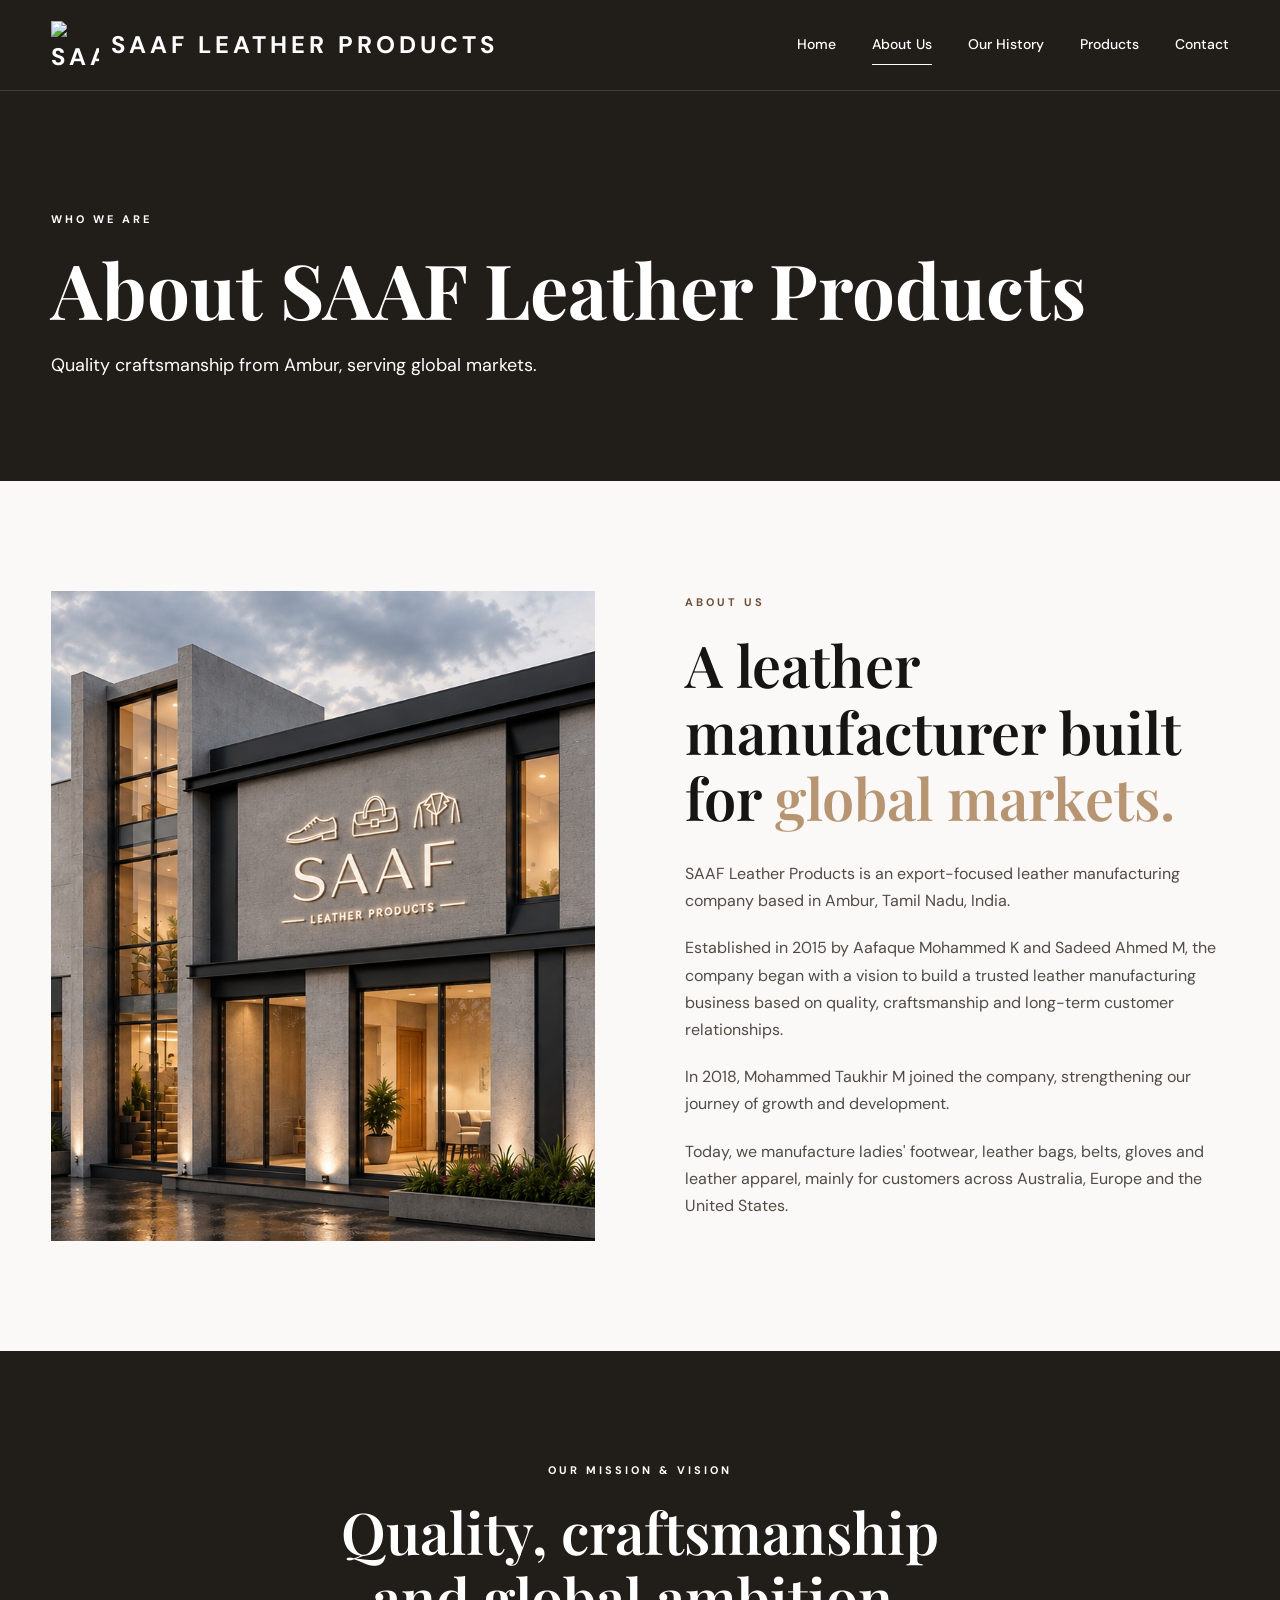
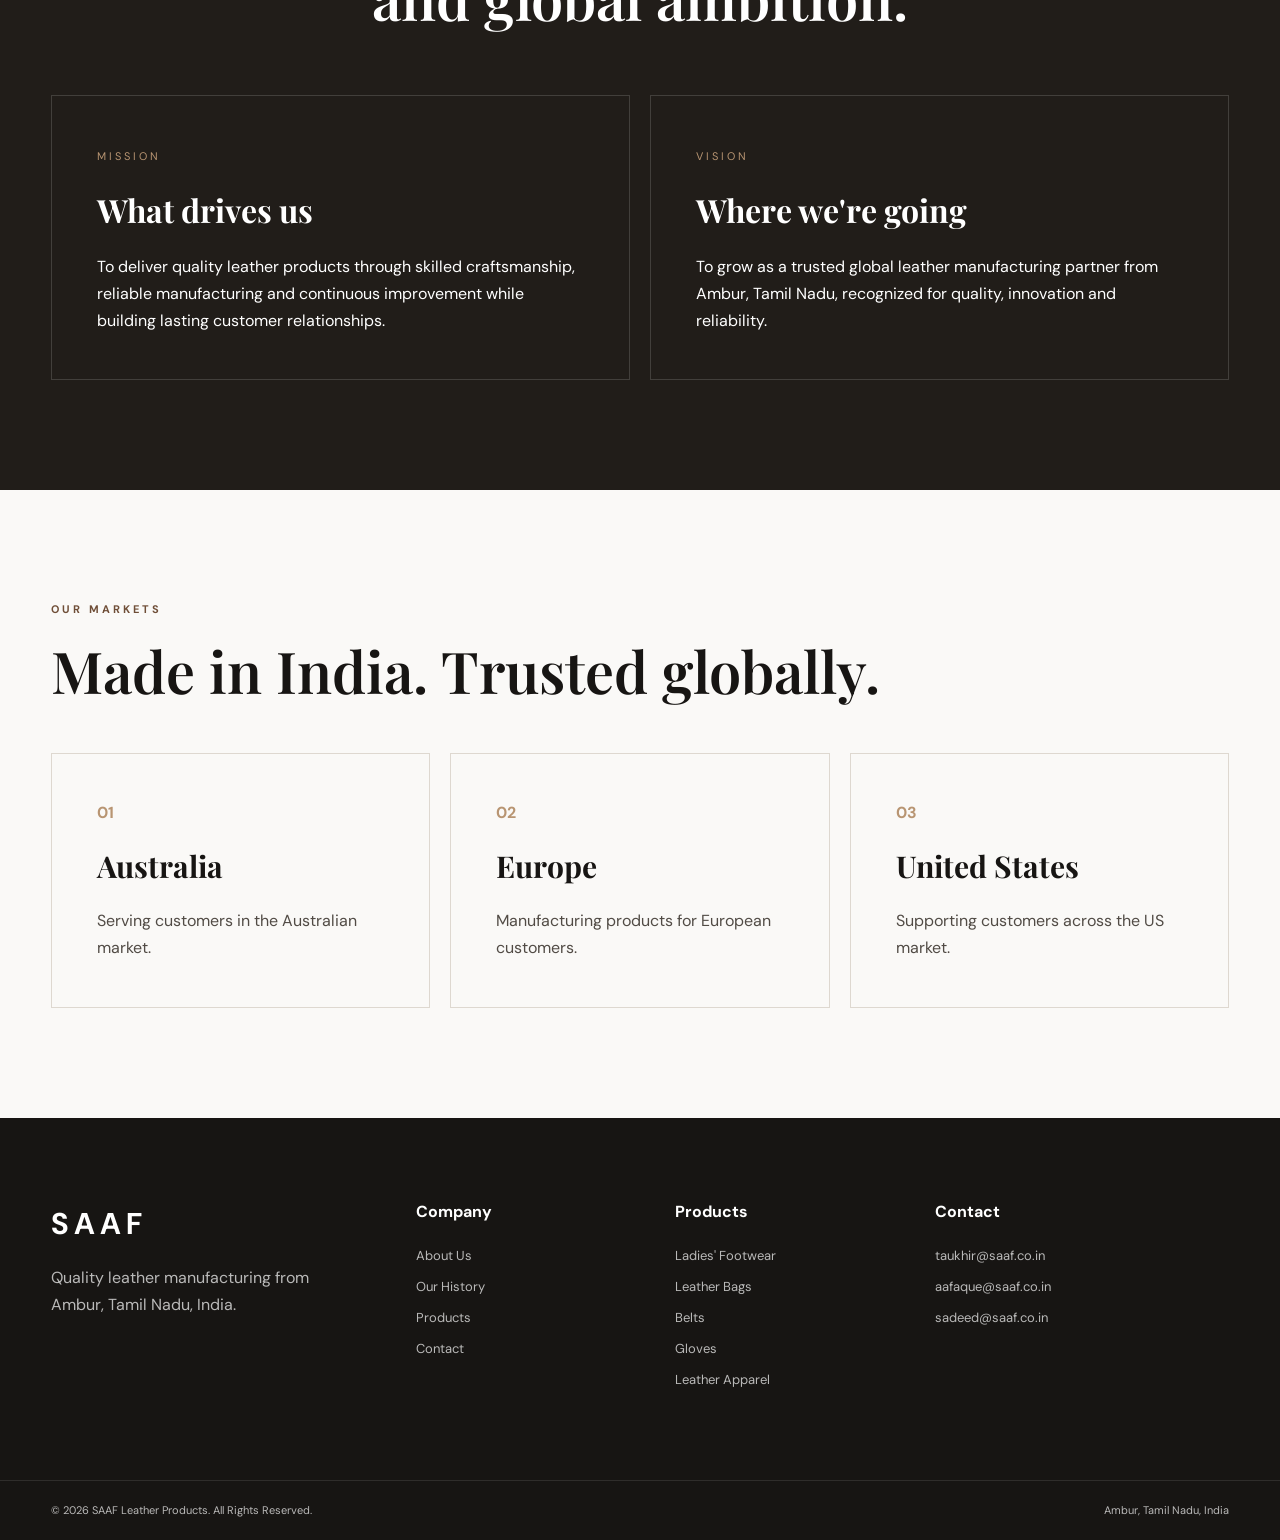
==== about.html @ 77fea850 "first commit" ====
<!DOCTYPE html>
<html lang="en">

<head>

    <meta charset="UTF-8">
    <meta name="viewport" content="width=device-width, initial-scale=1.0">

    <title>About Us | SAAF Leather Products</title>

    <link rel="stylesheet" href="css/style.css">

    <link href="https://fonts.googleapis.com/css2?family=DM+Sans:wght@400;500;600;700&family=Playfair+Display:wght@500;600;700&display=swap"
          rel="stylesheet">

</head>


<body>

<header class="header">

    <div class="container nav-container">

        <a href="index.html" class="logo">
            <img src="images/logo.png" alt="SAAF Leather Products">
            <span>SAAF LEATHER PRODUCTS</span>
        </a>

        <button class="menu-toggle">☰</button>

        <nav class="nav">

            <a href="index.html">Home</a>
            <a href="about.html" class="active">About Us</a>
            <a href="history.html">Our History</a>
            <a href="products.html">Products</a>
            <a href="contact.html">Contact</a>

        </nav>

    </div>

</header>


<main>

<section class="page-hero">

    <div class="container">

        <p class="eyebrow">WHO WE ARE</p>

        <h1>About SAAF Leather Products</h1>

        <p>
            Quality craftsmanship from Ambur,
            serving global markets.
        </p>

    </div>

</section>


<section class="section">

    <div class="container about-layout">

        <div>

            <img class="about-image"
                 src="images/about.jpg"
                 alt="SAAF Leather Products">

        </div>


        <div class="about-text">

            <p class="eyebrow dark">ABOUT US</p>

            <h2>
                A leather manufacturer
                built for <span>global markets.</span>
            </h2>

            <p>
                SAAF Leather Products is an export-focused leather
                manufacturing company based in Ambur, Tamil Nadu, India.
            </p>

            <p>
                Established in 2015 by Aafaque Mohammed K and
                Sadeed Ahmed M, the company began with a vision
                to build a trusted leather manufacturing business
                based on quality, craftsmanship and long-term
                customer relationships.
            </p>

            <p>
                In 2018, Mohammed Taukhir M joined the company,
                strengthening our journey of growth and development.
            </p>

            <p>
                Today, we manufacture ladies' footwear, leather bags,
                belts, gloves and leather apparel, mainly for customers
                across Australia, Europe and the United States.
            </p>

        </div>

    </div>

</section>


<section class="dark-section">

    <div class="container">

        <div class="center-heading">

            <p class="eyebrow">OUR MISSION & VISION</p>

            <h2>
                Quality, craftsmanship
                and global ambition.
            </h2>

        </div>


        <div class="mission-cards">

            <div class="mission-card">

                <span>MISSION</span>

                <h3>What drives us</h3>

                <p>
                    To deliver quality leather products through skilled
                    craftsmanship, reliable manufacturing and continuous
                    improvement while building lasting customer relationships.
                </p>

            </div>


            <div class="mission-card">

                <span>VISION</span>

                <h3>Where we're going</h3>

                <p>
                    To grow as a trusted global leather manufacturing
                    partner from Ambur, Tamil Nadu, recognized for
                    quality, innovation and reliability.
                </p>

            </div>

        </div>

    </div>

</section>


<section class="section">

    <div class="container">

        <div class="section-heading">

            <div>

                <p class="eyebrow dark">OUR MARKETS</p>

                <h2>Made in India. Trusted globally.</h2>

            </div>

        </div>


        <div class="market-grid">

            <div class="market-card">
                <span>01</span>
                <h3>Australia</h3>
                <p>Serving customers in the Australian market.</p>
            </div>

            <div class="market-card">
                <span>02</span>
                <h3>Europe</h3>
                <p>Manufacturing products for European customers.</p>
            </div>

            <div class="market-card">
                <span>03</span>
                <h3>United States</h3>
                <p>Supporting customers across the US market.</p>
            </div>

        </div>

    </div>

</section>

</main>


<footer class="footer">

    <div class="container footer-grid">

        <div>
            <div class="footer-logo">SAAF</div>
            <p>Quality leather manufacturing from Ambur, Tamil Nadu, India.</p>
        </div>

        <div>
            <h4>Company</h4>
            <a href="about.html">About Us</a>
            <a href="history.html">Our History</a>
            <a href="products.html">Products</a>
            <a href="contact.html">Contact</a>
        </div>

        <div>
            <h4>Products</h4>
            <a href="products.html#footwear">Ladies' Footwear</a>
            <a href="products.html#bags">Leather Bags</a>
            <a href="products.html#belts">Belts</a>
            <a href="products.html#gloves">Gloves</a>
            <a href="products.html#apparel">Leather Apparel</a>
        </div>

        <div>
            <h4>Contact</h4>
            <a href="mailto:taukhir@saaf.co.in">taukhir@saaf.co.in</a>
            <a href="mailto:aafaque@saaf.co.in">aafaque@saaf.co.in</a>
            <a href="mailto:sadeed@saaf.co.in">sadeed@saaf.co.in</a>
        </div>

    </div>

    <div class="footer-bottom">

        <div class="container">
            <span>© 2026 SAAF Leather Products. All Rights Reserved.</span>
            <span>Ambur, Tamil Nadu, India</span>
        </div>

    </div>

</footer>


<script src="js/script.js"></script>

</body>
</html>
---- css/style.css ----
:root {
    --black: #171513;
    --dark: #211d19;
    --brown: #6f4e37;
    --tan: #b89572;
    --cream: #f5f1eb;
    --light: #faf9f7;
    --white: #ffffff;
    --text: #514b45;
    --border: #ded8d0;

    --serif: "Playfair Display", Georgia, serif;
    --sans: "DM Sans", Arial, sans-serif;

    --container: 1240px;
}


/* RESET */

* {
    margin: 0;
    padding: 0;
    box-sizing: border-box;
}


html {
    scroll-behavior: smooth;
}


body {
    font-family: var(--sans);
    color: var(--text);
    background: var(--light);
    line-height: 1.7;
}


img {
    display: block;
    width: 100%;
}


a {
    color: inherit;
    text-decoration: none;
}


button,
input,
textarea {
    font-family: inherit;
}


.container {
    width: min(92%, var(--container));
    margin: auto;
}


/* ================================
   HEADER
================================ */

.header {
    position: absolute;
    width: 100%;
    top: 0;
    left: 0;
    z-index: 100;
    border-bottom: 1px solid rgba(255, 255, 255, 0.15);
}


.nav-container {
    height: 90px;
    display: flex;
    align-items: center;
    justify-content: space-between;
}


.logo {
    display: flex;
    align-items: center;
    gap: 12px;
    color: var(--white);
    font-weight: 700;
    font-size: 24px;
    letter-spacing: 4px;
}


.logo img {
    width: 48px;
    height: 48px;
    object-fit: contain;
}


.nav {
    display: flex;
    gap: 36px;
}


.nav a {
    color: var(--white);
    font-size: 14px;
    font-weight: 500;
    position: relative;
}


.nav a::after {
    content: "";
    position: absolute;
    left: 0;
    bottom: -8px;
    width: 0;
    height: 1px;
    background: var(--white);
    transition: width .3s ease;
}


.nav a:hover::after,
.nav a.active::after {
    width: 100%;
}


.menu-toggle {
    display: none;
    background: none;
    border: none;
    color: var(--white);
    font-size: 28px;
    cursor: pointer;
}


/* ================================
   HERO
================================ */

.hero {
    height: 100vh;
    min-height: 680px;
    position: relative;
    color: var(--white);
    overflow: hidden;
}


.hero > img {
    position: absolute;
    inset: 0;
    width: 100%;
    height: 100%;
    object-fit: cover;
}


.hero-overlay {
    position: absolute;
    inset: 0;
    background:
        linear-gradient(
            90deg,
            rgba(15, 12, 10, .85),
            rgba(15, 12, 10, .35),
            rgba(15, 12, 10, .20)
        );
}


.hero-content {
    position: relative;
    z-index: 2;
    padding-top: 230px;
}


.eyebrow {
    font-size: 11px;
    letter-spacing: 3px;
    font-weight: 700;
    margin-bottom: 18px;
}


.eyebrow.dark {
    color: var(--brown);
}


.hero h1 {
    font-family: var(--serif);
    font-size: clamp(50px, 7vw, 92px);
    line-height: 1.05;
    max-width: 850px;
    font-weight: 600;
}


.hero h1 span,
h2 span {
    color: var(--tan);
}


.hero-text {
    max-width: 620px;
    margin: 30px 0;
    font-size: 18px;
    color: rgba(255, 255, 255, .88);
}


.hero-buttons {
    display: flex;
    gap: 15px;
}


/* ================================
   BUTTONS
================================ */

.btn {
    display: inline-flex;
    align-items: center;
    justify-content: center;
    padding: 14px 28px;
    border: 1px solid transparent;
    font-size: 13px;
    font-weight: 700;
    transition:
        background .3s ease,
        color .3s ease,
        border-color .3s ease,
        transform .3s ease;
    cursor: pointer;
}


.btn:hover {
    transform: translateY(-2px);
}


.btn-light {
    background: var(--white);
    color: var(--black);
}


.btn-light:hover {
    background: var(--tan);
    color: var(--white);
}


.btn-outline {
    border-color: rgba(255, 255, 255, .7);
    color: var(--white);
}


.btn-outline:hover {
    background: var(--white);
    color: var(--black);
}


.btn-dark {
    background: var(--black);
    color: var(--white);
}


.btn-dark:hover {
    background: var(--brown);
}


/* ================================
   GENERAL SECTIONS
================================ */

.section {
    padding: 110px 0;
}


.intro {
    background: var(--cream);
}


.two-column {
    display: grid;
    grid-template-columns: 1fr 1fr;
    gap: 90px;
}


h2 {
    font-family: var(--serif);
    color: var(--black);
    font-size: clamp(38px, 4.5vw, 62px);
    line-height: 1.15;
    font-weight: 600;
}


.intro p {
    margin-bottom: 20px;
    font-size: 17px;
}


.text-link {
    display: inline-block;
    margin-top: 15px;
    color: var(--brown);
    font-weight: 700;
    font-size: 13px;
    transition: transform .3s ease, color .3s ease;
}


.text-link:hover {
    color: var(--black);
    transform: translateX(4px);
}


/* ================================
   PRODUCT GRID
================================ */

.products-section {
    background: var(--light);
}


.section-heading {
    display: flex;
    justify-content: space-between;
    align-items: end;
    margin-bottom: 50px;
}


.section-heading h2 {
    margin-top: 10px;
}


.product-grid {
    display: grid;
    grid-template-columns: repeat(3, 1fr);
    gap: 20px;
}


.product-card {
    position: relative;
    background: var(--white);
    overflow: hidden;
    min-height: 430px;
}


.product-card img {
    height: 430px;
    object-fit: cover;
    transition: transform .6s ease;
}


.product-card:hover img {
    transform: scale(1.05);
}


.product-card::after {
    content: "";
    position: absolute;
    inset: 0;
    background:
        linear-gradient(
            transparent 35%,
            rgba(0, 0, 0, .85)
        );
}


.product-card-content {
    position: absolute;
    bottom: 0;
    left: 0;
    z-index: 2;
    color: var(--white);
    padding: 30px;
}


.product-card-content span {
    color: var(--tan);
    font-size: 12px;
}


.product-card h3 {
    font-family: var(--serif);
    font-size: 29px;
    margin: 5px 0;
}


.product-card p {
    font-size: 13px;
    color: rgba(255, 255, 255, .8);
}


.product-card .btn {
    margin-top: 15px;
}


.product-card:nth-child(4),
.product-card:nth-child(5) {
    grid-column: span 1;
}


/* ================================
   GLOBAL
================================ */

.global-section {
    display: grid;
    grid-template-columns: 1.1fr 1fr;
    background: var(--dark);
    color: var(--white);
}


.global-image {
    min-height: 650px;
}


.global-image img {
    height: 100%;
    object-fit: cover;
}


.global-content {
    padding: 100px 10%;
    display: flex;
    justify-content: center;
    flex-direction: column;
}


.global-content h2 {
    color: var(--white);
    margin-bottom: 25px;
}


.global-content > p {
    max-width: 530px;
}


.markets {
    display: flex;
    gap: 50px;
    margin-top: 50px;
}


.markets div {
    border-left: 1px solid rgba(255, 255, 255, .25);
    padding-left: 20px;
}


.markets strong,
.markets span {
    display: block;
}


.markets strong {
    font-family: var(--serif);
    font-size: 25px;
}


.markets span {
    font-size: 11px;
    text-transform: uppercase;
    letter-spacing: 2px;
    opacity: .6;
}


/* ================================
   FEATURES
================================ */

.center-heading {
    text-align: center;
    max-width: 700px;
    margin: auto auto 65px;
}


.features {
    display: grid;
    grid-template-columns: repeat(4, 1fr);
    border-top: 1px solid var(--border);
}


.feature {
    padding: 35px 25px;
    border-right: 1px solid var(--border);
}


.feature:last-child {
    border-right: 0;
}


.feature-number {
    color: var(--tan);
    font-weight: 700;
    margin-bottom: 25px;
}


.feature h3 {
    color: var(--black);
    font-size: 18px;
    margin-bottom: 12px;
}


.feature p {
    font-size: 14px;
}


/* ================================
   MISSION
================================ */

.mission {
    background: var(--brown);
    color: var(--white);
    padding: 110px 0;
}


.mission-inner {
    max-width: 900px;
}


.mission h2 {
    color: var(--white);
    margin-bottom: 30px;
}


.mission p:not(.eyebrow) {
    max-width: 750px;
    margin-bottom: 18px;
}


/* ================================
   HISTORY
================================ */

.history-preview {
    background: var(--cream);
}


.timeline-mini {
    border-left: 1px solid var(--border);
    margin-bottom: 20px;
}


.timeline-mini > div {
    padding: 0 0 30px 30px;
}


.timeline-mini strong {
    color: var(--brown);
    font-family: var(--serif);
    font-size: 27px;
}


.timeline-mini p {
    margin-top: 5px;
}


/* ================================
   CTA
================================ */

.cta {
    background: var(--black);
    color: var(--white);
    padding: 75px 0;
}


.cta-inner {
    display: flex;
    justify-content: space-between;
    align-items: center;
    gap: 40px;
}


.cta h2 {
    color: var(--white);
    max-width: 750px;
}


/* ================================
   PAGE HERO
================================ */

.page-hero {
    background: var(--dark);
    color: var(--white);
    padding: 210px 0 100px;
}


.page-hero h1 {
    font-family: var(--serif);
    font-size: clamp(48px, 6vw, 76px);
    line-height: 1.1;
    margin-bottom: 20px;
}


.page-hero p:last-child {
    max-width: 600px;
    font-size: 18px;
}


/* ================================
   ABOUT
================================ */

.about-layout {
    display: grid;
    grid-template-columns: 1fr 1fr;
    gap: 90px;
    align-items: center;
}


.about-image {
    height: 650px;
    object-fit: cover;
}


.about-text h2 {
    margin-bottom: 30px;
}


.about-text p {
    margin-bottom: 20px;
}


.dark-section {
    background: var(--dark);
    color: var(--white);
    padding: 110px 0;
}


.dark-section h2 {
    color: var(--white);
}


.mission-cards {
    display: grid;
    grid-template-columns: 1fr 1fr;
    gap: 20px;
}


.mission-card {
    border: 1px solid rgba(255, 255, 255, .15);
    padding: 45px;
}


.mission-card span {
    color: var(--tan);
    font-size: 11px;
    letter-spacing: 3px;
}


.mission-card h3 {
    font-family: var(--serif);
    font-size: 32px;
    margin: 15px 0;
}


.market-grid {
    display: grid;
    grid-template-columns: repeat(3, 1fr);
    gap: 20px;
}


.market-card {
    padding: 45px;
    border: 1px solid var(--border);
}


.market-card span {
    color: var(--tan);
    font-weight: 700;
}


.market-card h3 {
    font-family: var(--serif);
    font-size: 30px;
    color: var(--black);
    margin: 15px 0;
}


/* ================================
   HISTORY PAGE
================================ */

.history-intro {
    max-width: 850px;
    margin-bottom: 80px;
}


.history-intro h2 {
    margin-bottom: 25px;
}


.timeline {
    position: relative;
}


.timeline::before {
    content: "";
    position: absolute;
    left: 160px;
    top: 0;
    bottom: 0;
    width: 1px;
    background: var(--border);
}


.timeline-item {
    display: grid;
    grid-template-columns: 160px 1fr;
    gap: 80px;
    padding-bottom: 100px;
}


.timeline-year {
    font-family: var(--serif);
    font-size: 34px;
    color: var(--brown);
    position: relative;
}


.timeline-content {
    max-width: 700px;
}


.timeline-content h3 {
    font-family: var(--serif);
    color: var(--black);
    font-size: 38px;
    margin-bottom: 20px;
}


.timeline-content p {
    margin-bottom: 15px;
}


.history-image-section {
    display: grid;
    grid-template-columns: 1fr 1fr;
    background: var(--dark);
    color: var(--white);
}


.history-image-section img {
    height: 600px;
    object-fit: cover;
}


.history-image-section > div {
    padding: 100px 12%;
    display: flex;
    flex-direction: column;
    justify-content: center;
}


.history-image-section h2 {
    color: var(--white);
    margin-bottom: 25px;
}


/* ================================
   PRODUCTS DETAIL
================================ */

.product-detail-section {
    display: grid;
    grid-template-columns: 1fr 1fr;
    min-height: 650px;
}


.product-detail-section.reverse .product-detail-image {
    order: 2;
}


.product-detail-image {
    overflow: hidden;
}


.product-detail-image img {
    height: 100%;
    min-height: 650px;
    object-fit: cover;
    transition: transform .6s ease;
}


.product-detail-image:hover img {
    transform: scale(1.02);
}


.product-detail-content {
    padding: 100px 12%;
    display: flex;
    flex-direction: column;
    justify-content: center;
    background: var(--cream);
}


.product-detail-section:nth-of-type(even)
.product-detail-content {
    background: var(--light);
}


.product-index {
    font-family: var(--serif);
    font-size: 22px;
    color: var(--tan);
    margin-bottom: 30px;
}


.product-detail-content h2 {
    margin-bottom: 25px;
}


.product-detail-content p {
    max-width: 600px;
    margin-bottom: 18px;
}


.product-detail-content .btn {
    align-self: flex-start;
    margin-top: 10px;
}


/* ================================
   PRODUCT GALLERY
================================ */

.product-gallery-section {
    background: var(--light);
}


.product-gallery-section .center-heading {
    margin-bottom: 55px;
}


.product-gallery-section .center-heading h2 {
    margin-top: 10px;
}


.product-gallery {
    display: grid;
    grid-template-columns: repeat(3, 1fr);
    gap: 20px;
}


.gallery-item {
    overflow: hidden;
    background: var(--white);
    aspect-ratio: 1 / 1;
}


.gallery-item img {
    width: 100%;
    height: 100%;
    object-fit: cover;
    transition: transform .5s ease;
}


.gallery-item:hover img {
    transform: scale(1.04);
}


/* ================================
   BACK TO PRODUCTS
================================ */

.product-back {
    margin-top: 45px;
    padding-top: 5px;
}


.back-link {
    display: inline-flex;
    align-items: center;
    gap: 8px;
    color: var(--brown);
    font-size: 13px;
    font-weight: 700;
    transition:
        color .3s ease,
        transform .3s ease;
}


.back-link:hover {
    color: var(--black);
    transform: translateX(-4px);
}


/* ================================
   CONTACT
================================ */

.contact-grid {
    display: grid;
    grid-template-columns: 1fr 1fr;
    gap: 100px;
}


.contact-info h2 {
    margin-bottom: 25px;
}


.contact-info > p {
    margin-bottom: 40px;
}


.contact-person {
    border-top: 1px solid var(--border);
    padding: 25px 0;
}


.contact-person span,
.address span {
    display: block;
    font-size: 10px;
    letter-spacing: 2px;
    color: var(--brown);
    font-weight: 700;
}


.contact-person h3 {
    color: var(--black);
    font-family: var(--serif);
    font-size: 22px;
}


.contact-person a {
    color: var(--brown);
    font-size: 14px;
}


.address {
    border-top: 1px solid var(--border);
    padding-top: 25px;
}


.address p {
    margin-top: 10px;
}


.contact-form-wrapper {
    background: var(--cream);
    padding: 50px;
}


.contact-form h3 {
    font-family: var(--serif);
    font-size: 32px;
    color: var(--black);
    margin-bottom: 30px;
}


.contact-form label {
    display: block;
    font-size: 12px;
    font-weight: 700;
    margin-bottom: 7px;
}


.contact-form input,
.contact-form textarea {
    width: 100%;
    border: 1px solid var(--border);
    background: var(--white);
    padding: 14px;
    font-family: var(--sans);
    margin-bottom: 22px;
    outline: none;
    transition: border-color .3s ease;
}


.contact-form input:focus,
.contact-form textarea:focus {
    border-color: var(--brown);
}


.contact-form textarea {
    resize: vertical;
}


/* ================================
   MAP
================================ */

.map-section {
    height: 450px;
}


.map-placeholder {
    height: 100%;
    background:
        linear-gradient(
            rgba(33, 29, 25, .9),
            rgba(33, 29, 25, .9)
        ),
        url("../images/factory.jpg") center/cover;
    display: flex;
    align-items: center;
    justify-content: center;
    color: var(--white);
    text-align: center;
}


.map-placeholder span {
    color: var(--tan);
    font-size: 11px;
    letter-spacing: 3px;
}


.map-placeholder h2 {
    color: var(--white);
    margin: 10px 0;
}


/* ================================
   FOOTER
================================ */

.footer {
    background: var(--black);
    color: rgba(255, 255, 255, .7);
}


.footer-grid {
    display: grid;
    grid-template-columns: 1.5fr 1fr 1fr 1.4fr;
    gap: 50px;
    padding: 80px 0;
}


.footer-logo {
    color: var(--white);
    font-size: 30px;
    letter-spacing: 5px;
    font-weight: 700;
    margin-bottom: 15px;
}


.footer h4 {
    color: var(--white);
    margin-bottom: 20px;
}


.footer a {
    display: block;
    font-size: 13px;
    margin-bottom: 9px;
    transition: color .3s ease;
}


.footer a:hover {
    color: var(--white);
}


.footer-bottom {
    border-top: 1px solid rgba(255, 255, 255, .1);
    padding: 20px 0;
    font-size: 11px;
}


.footer-bottom .container {
    display: flex;
    justify-content: space-between;
}


/* ================================
   RESPONSIVE - TABLET
================================ */

@media (max-width: 900px) {

    /* HEADER */

    .nav {
        position: absolute;
        top: 90px;
        left: 0;
        width: 100%;
        background: var(--black);
        display: none;
        flex-direction: column;
        padding: 30px;
        gap: 22px;
    }


    .nav.open {
        display: flex;
    }


    .menu-toggle {
        display: block;
    }


    /* GENERAL */

    .two-column,
    .about-layout,
    .contact-grid {
        grid-template-columns: 1fr;
        gap: 50px;
    }


    /* PRODUCTS */

    .product-grid {
        grid-template-columns: 1fr 1fr;
    }


    /* GLOBAL */

    .global-section,
    .history-image-section {
        grid-template-columns: 1fr;
    }


    .global-image {
        min-height: 450px;
    }


    /* FEATURES */

    .features {
        grid-template-columns: 1fr 1fr;
    }


    .feature:nth-child(2) {
        border-right: 0;
    }


    /* CARDS */

    .mission-cards,
    .market-grid {
        grid-template-columns: 1fr;
    }


    /* HISTORY */

    .timeline::before {
        display: none;
    }


    .timeline-item {
        grid-template-columns: 1fr;
        gap: 15px;
    }


    /* PRODUCT DETAIL */

    .product-detail-section {
        grid-template-columns: 1fr;
    }


    .product-detail-section.reverse .product-detail-image {
        order: initial;
    }


    .product-detail-image img {
        min-height: 500px;
    }


    /* PRODUCT GALLERY */

    .product-gallery {
        grid-template-columns: repeat(2, 1fr);
    }


    /* FOOTER */

    .footer-grid {
        grid-template-columns: 1fr 1fr;
    }

}


/* ================================
   RESPONSIVE - MOBILE
================================ */

@media (max-width: 600px) {

    /* GENERAL */

    .section {
        padding: 75px 0;
    }


    /* HERO */

    .hero-content {
        padding-top: 180px;
    }


    .hero {
        min-height: 650px;
    }


    .hero h1 {
        font-size: 48px;
    }


    .hero-text {
        font-size: 15px;
    }


    .hero-buttons {
        flex-direction: column;
        align-items: stretch;
    }


    /* SECTION HEADING */

    .section-heading {
        display: block;
    }


    .section-heading .text-link {
        margin-top: 25px;
    }


    /* PRODUCTS */

    .product-grid {
        grid-template-columns: 1fr;
    }


    .product-card,
    .product-card img {
        min-height: 430px;
        height: 430px;
    }


    /* FEATURES */

    .features {
        grid-template-columns: 1fr;
    }


    .feature {
        border-right: 0;
        border-bottom: 1px solid var(--border);
    }


    /* MARKETS */

    .markets {
        flex-direction: column;
        gap: 25px;
    }


    /* CTA */

    .cta-inner {
        flex-direction: column;
        align-items: flex-start;
    }


    /* PAGE HERO */

    .page-hero {
        padding: 170px 0 75px;
    }


    /* ABOUT */

    .about-image {
        height: 450px;
    }


    /* PRODUCT DETAIL */

    .product-detail-content {
        padding: 70px 7%;
    }


    .product-detail-image img {
        min-height: 400px;
    }


    /* PRODUCT GALLERY */

    .product-gallery {
        grid-template-columns: 1fr;
        gap: 15px;
    }


    .product-gallery-section .center-heading {
        margin-bottom: 40px;
    }


    .product-back {
        margin-top: 30px;
    }


    /* CONTACT */

    .contact-form-wrapper {
        padding: 30px 20px;
    }


    /* FOOTER */

    .footer-grid {
        grid-template-columns: 1fr;
        gap: 35px;
    }


    .footer-bottom .container {
        flex-direction: column;
        gap: 8px;
    }

}
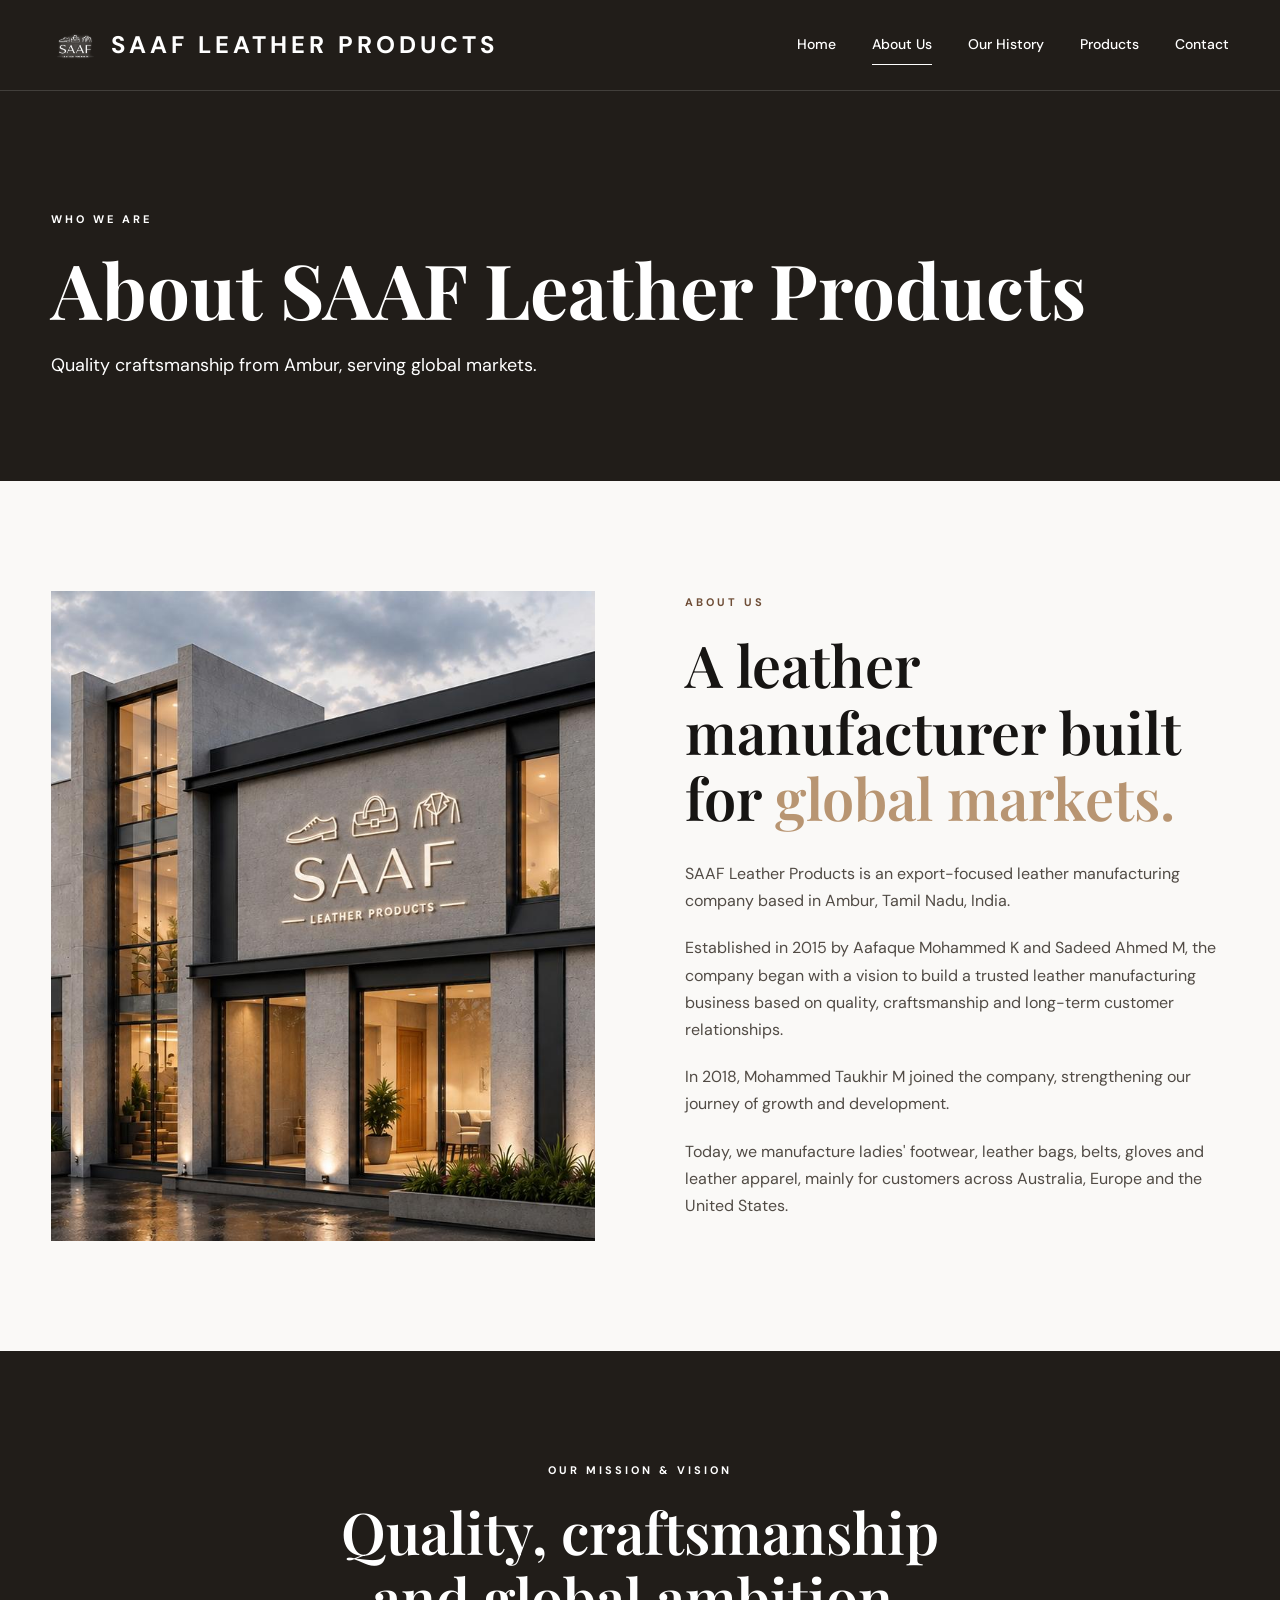
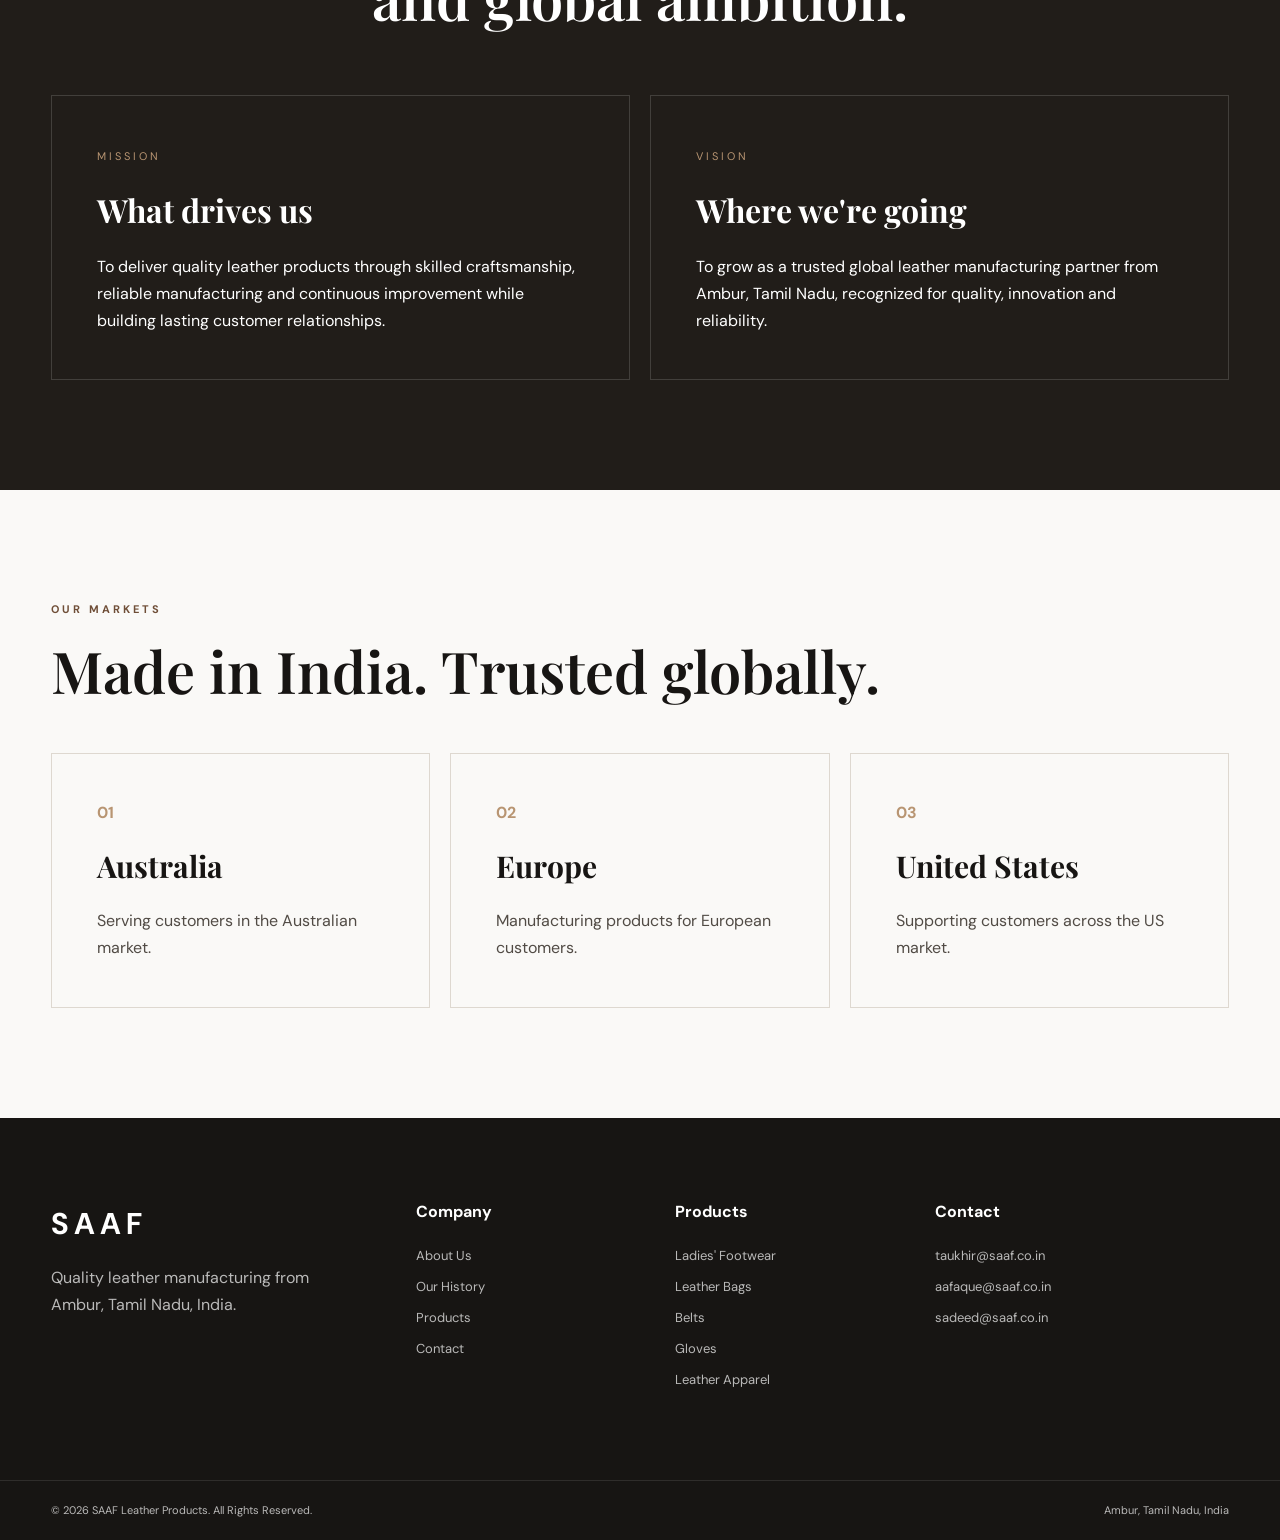
==== commit ec7962c5: "Update about.html" ====
--- a/about.html
+++ b/about.html
@@ -23,7 +23,7 @@
     <div class="container nav-container">
 
         <a href="index.html" class="logo">
-            <img src="images/logo.png" alt="SAAF Leather Products">
+            <img src="images/logo.PNG" alt="SAAF Leather Products">
             <span>SAAF LEATHER PRODUCTS</span>
         </a>
 
@@ -267,4 +267,4 @@
 <script src="js/script.js"></script>
 
 </body>
-</html>+</html>
